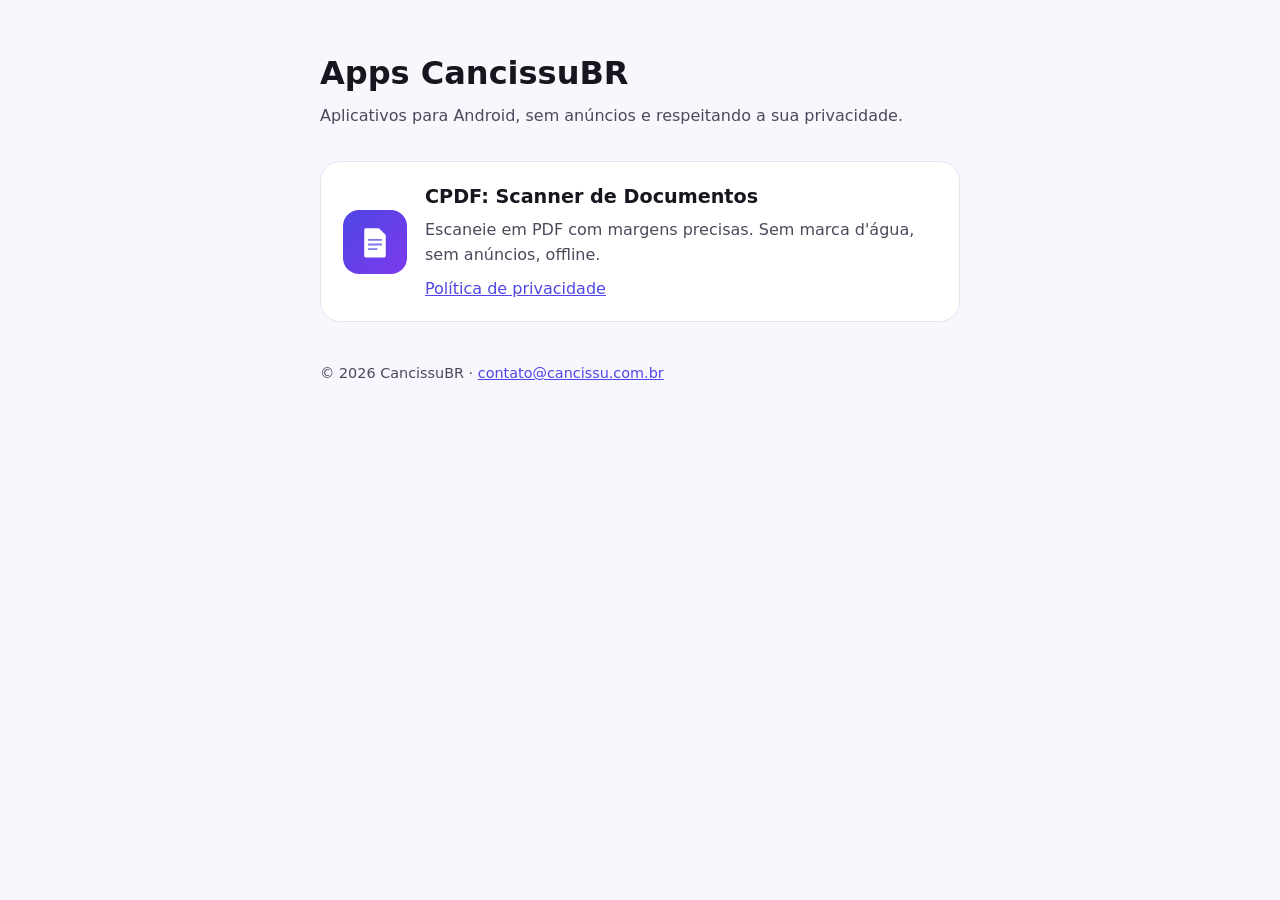
==== index.html @ 621bab2c "Página dos apps e política de privacidade do CPDF Co-Authored-By: Claude Opus 5.5 <noreply@anthropic" ====
<!doctype html>
<html lang="pt-BR">
<head>
<meta charset="utf-8">
<meta name="viewport" content="width=device-width, initial-scale=1">
<title>Apps CancissuBR</title>
<style>
  :root { --bg:#f7f7fd; --fg:#16161f; --muted:#4a4a5c; --accent:#4f46e5; --card:#ffffff; --line:#e4e3f0; }
  @media (prefers-color-scheme: dark) { :root { --bg:#101018; --fg:#e6e5f2; --muted:#c6c5d6; --accent:#b4b1ff; --card:#1b1b25; --line:#2e2e3d; } }
  * { box-sizing: border-box }
  body { margin:0; background:var(--bg); color:var(--fg); font:16px/1.6 system-ui,-apple-system,"Segoe UI",Roboto,sans-serif; padding: 48px 16px; }
  main { max-width: 640px; margin: 0 auto; }
  h1 { font-size: 2rem; margin: 0 0 4px; }
  .muted { color: var(--muted); margin: 0 0 32px; }
  .app { background: var(--card); border: 1px solid var(--line); border-radius: 20px; padding: 20px 22px; display: flex; gap: 18px; align-items: center; }
  .icon { width: 64px; height: 64px; border-radius: 16px; background: linear-gradient(135deg,#4f46e5,#7c3aed); flex: none; display: grid; place-items: center; }
  h2 { margin: 0 0 4px; font-size: 1.2rem; }
  .app p { margin: 0 0 8px; color: var(--muted); }
  a { color: var(--accent); }
  footer { margin-top: 40px; color: var(--muted); font-size: .9rem; }
</style>
</head>
<body>
<main>
  <h1>Apps CancissuBR</h1>
  <p class="muted">Aplicativos para Android, sem anúncios e respeitando a sua privacidade.</p>
  <div class="app">
    <div class="icon" aria-hidden="true">
      <svg width="40" height="40" viewBox="28 28 52 52" fill="none"><path fill="#fff" d="M42,36h17l9,9v27a2,2 0,0 1,-2 2h-24a2,2 0,0 1,-2 -2v-34a2,2 0,0 1,2 -2z"/><path fill="#7c79e8" d="M45,50h18v2.4h-18z M45,56h18v2.4h-18z M45,62h12v2.4h-12z"/></svg>
    </div>
    <div>
      <h2>CPDF: Scanner de Documentos</h2>
      <p>Escaneie em PDF com margens precisas. Sem marca d'água, sem anúncios, offline.</p>
      <a href="cpdf/privacidade/">Política de privacidade</a>
    </div>
  </div>
  <footer>© 2026 CancissuBR · <a href="mailto:contato@cancissu.com.br">contato@cancissu.com.br</a></footer>
</main>
</body>
</html>
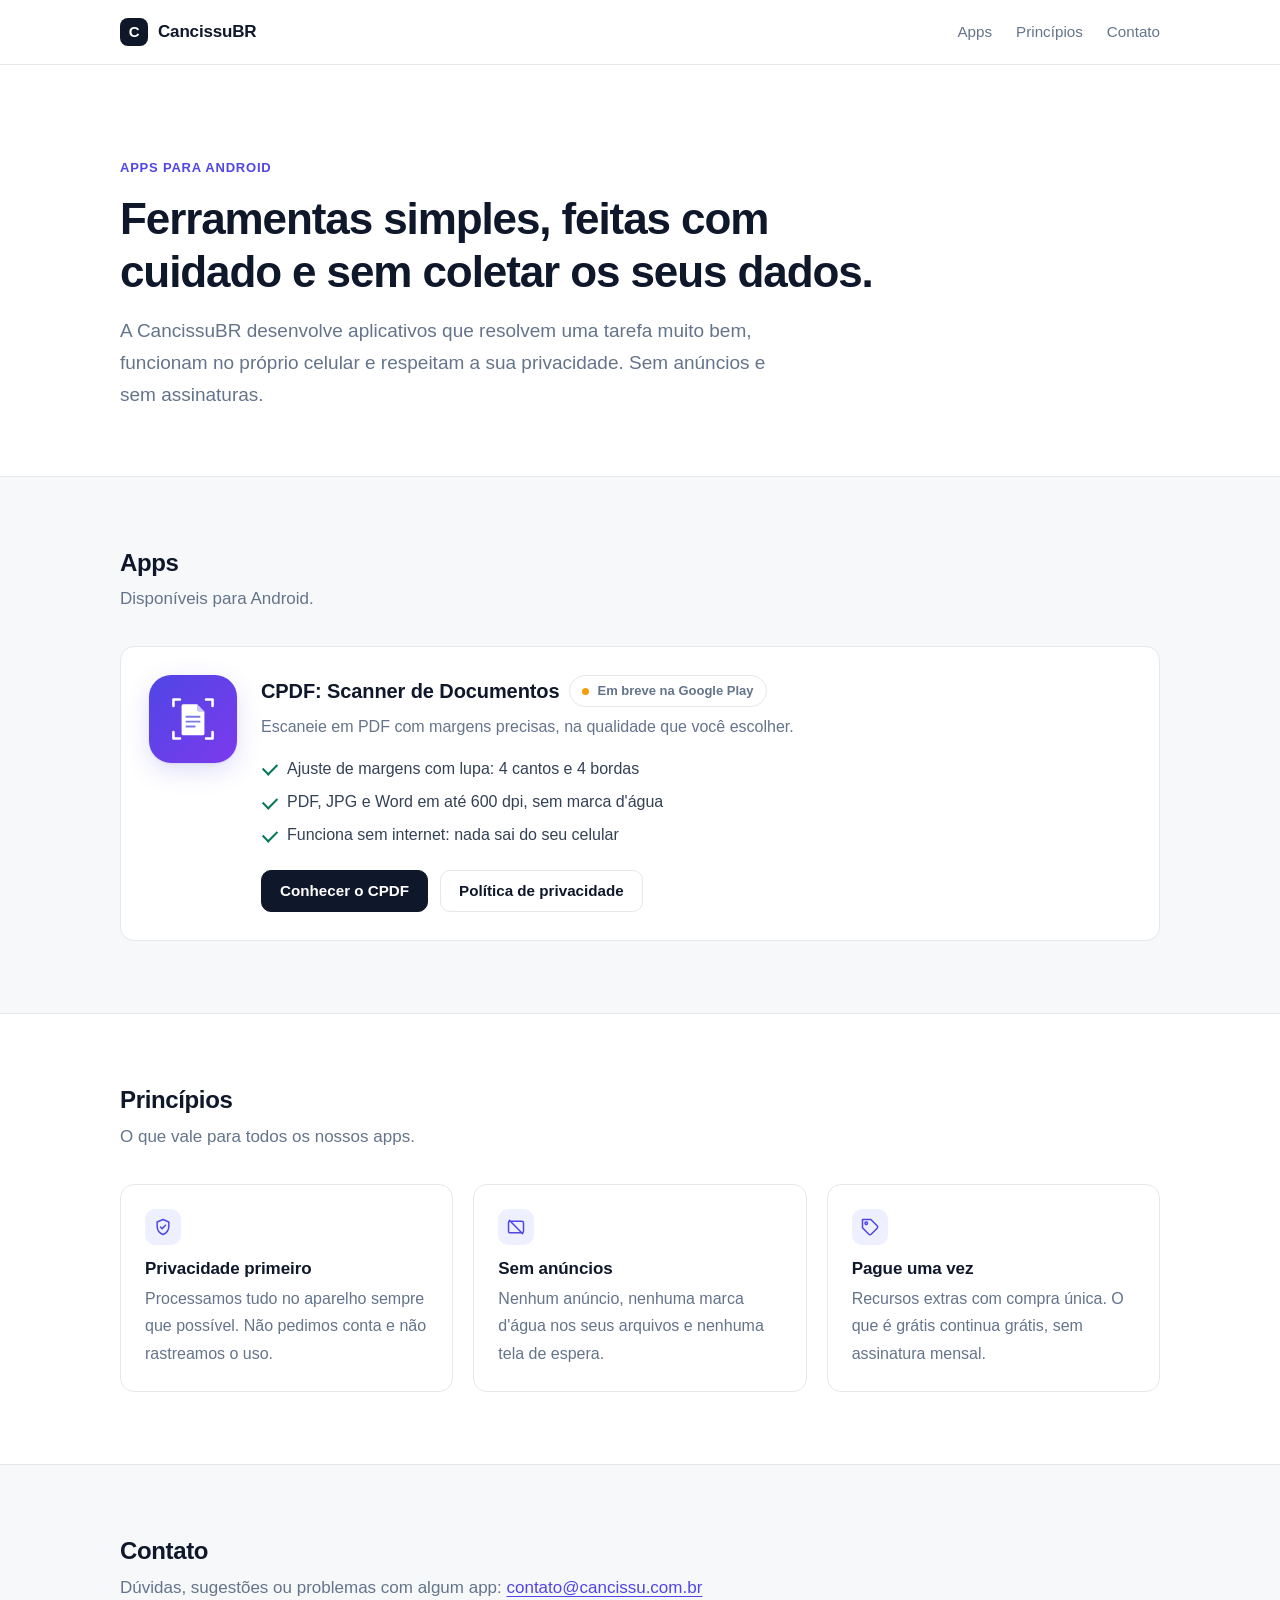
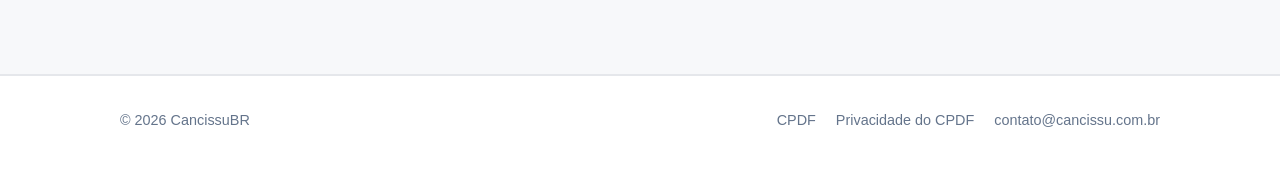
==== commit b2107c95: "Visual profissional: estilo compartilhado, página do CPDF e política em formato de documento Co-Auth" ====
--- a/index.html
+++ b/index.html
@@ -2,39 +2,107 @@
 <html lang="pt-BR">
 <head>
 <meta charset="utf-8">
-<meta name="viewport" content="width=device-width, initial-scale=1">
-<title>Apps CancissuBR</title>
-<style>
-  :root { --bg:#f7f7fd; --fg:#16161f; --muted:#4a4a5c; --accent:#4f46e5; --card:#ffffff; --line:#e4e3f0; }
-  @media (prefers-color-scheme: dark) { :root { --bg:#101018; --fg:#e6e5f2; --muted:#c6c5d6; --accent:#b4b1ff; --card:#1b1b25; --line:#2e2e3d; } }
-  * { box-sizing: border-box }
-  body { margin:0; background:var(--bg); color:var(--fg); font:16px/1.6 system-ui,-apple-system,"Segoe UI",Roboto,sans-serif; padding: 48px 16px; }
-  main { max-width: 640px; margin: 0 auto; }
-  h1 { font-size: 2rem; margin: 0 0 4px; }
-  .muted { color: var(--muted); margin: 0 0 32px; }
-  .app { background: var(--card); border: 1px solid var(--line); border-radius: 20px; padding: 20px 22px; display: flex; gap: 18px; align-items: center; }
-  .icon { width: 64px; height: 64px; border-radius: 16px; background: linear-gradient(135deg,#4f46e5,#7c3aed); flex: none; display: grid; place-items: center; }
-  h2 { margin: 0 0 4px; font-size: 1.2rem; }
-  .app p { margin: 0 0 8px; color: var(--muted); }
-  a { color: var(--accent); }
-  footer { margin-top: 40px; color: var(--muted); font-size: .9rem; }
-</style>
+<meta name="viewport" content="width=device-width, initial-scale=1, viewport-fit=cover">
+<title>CancissuBR · Apps para Android</title>
+<meta name="description" content="Apps para Android feitos pela CancissuBR: sem anúncios, sem coleta de dados e com pagamento único.">
+<link rel="canonical" href="https://apps.cancissu.com.br/">
+<link rel="icon" href="/assets/favicon.svg" type="image/svg+xml">
+<link rel="stylesheet" href="/assets/site.css">
 </head>
 <body>
+<header class="site-header">
+  <div class="wrap">
+    <a class="brand" href="/"><span class="brand-mark">C</span>CancissuBR</a>
+    <nav class="nav" aria-label="Principal">
+      <a href="/#apps">Apps</a>
+      <a href="/#principios">Princípios</a>
+      <a href="/#contato">Contato</a>
+    </nav>
+  </div>
+</header>
+
 <main>
-  <h1>Apps CancissuBR</h1>
-  <p class="muted">Aplicativos para Android, sem anúncios e respeitando a sua privacidade.</p>
-  <div class="app">
-    <div class="icon" aria-hidden="true">
-      <svg width="40" height="40" viewBox="28 28 52 52" fill="none"><path fill="#fff" d="M42,36h17l9,9v27a2,2 0,0 1,-2 2h-24a2,2 0,0 1,-2 -2v-34a2,2 0,0 1,2 -2z"/><path fill="#7c79e8" d="M45,50h18v2.4h-18z M45,56h18v2.4h-18z M45,62h12v2.4h-12z"/></svg>
+  <section class="hero">
+    <div class="wrap">
+      <span class="eyebrow">Apps para Android</span>
+      <h1>Ferramentas simples, feitas com cuidado e sem coletar os seus dados.</h1>
+      <p class="lead">A CancissuBR desenvolve aplicativos que resolvem uma tarefa muito bem, funcionam no próprio celular e respeitam a sua privacidade. Sem anúncios e sem assinaturas.</p>
     </div>
-    <div>
-      <h2>CPDF: Scanner de Documentos</h2>
-      <p>Escaneie em PDF com margens precisas. Sem marca d'água, sem anúncios, offline.</p>
-      <a href="cpdf/privacidade/">Política de privacidade</a>
+  </section>
+
+  <section class="section section-soft" id="apps">
+    <div class="wrap">
+      <div class="section-head">
+        <h2>Apps</h2>
+        <p>Disponíveis para Android.</p>
+      </div>
+      <article class="card app-card">
+        <img class="app-icon" src="/assets/cpdf-icon.svg" alt="Ícone do CPDF" width="88" height="88">
+        <div>
+          <div style="display:flex;flex-wrap:wrap;gap:10px;align-items:center">
+            <h3 style="font-size:1.25rem">CPDF: Scanner de Documentos</h3>
+            <span class="pill"><span class="dot"></span>Em breve na Google Play</span>
+          </div>
+          <p style="margin-top:6px">Escaneie em PDF com margens precisas, na qualidade que você escolher.</p>
+          <ul>
+            <li>Ajuste de margens com lupa: 4 cantos e 4 bordas</li>
+            <li>PDF, JPG e Word em até 600 dpi, sem marca d'água</li>
+            <li>Funciona sem internet: nada sai do seu celular</li>
+          </ul>
+          <div class="actions">
+            <a class="btn btn-primary" href="/cpdf/">Conhecer o CPDF</a>
+            <a class="btn" href="/cpdf/privacidade/">Política de privacidade</a>
+          </div>
+        </div>
+      </article>
     </div>
+  </section>
+
+  <section class="section" id="principios">
+    <div class="wrap">
+      <div class="section-head">
+        <h2>Princípios</h2>
+        <p>O que vale para todos os nossos apps.</p>
+      </div>
+      <div class="grid grid-3">
+        <div class="card">
+          <div class="icon-line" aria-hidden="true"><svg viewBox="0 0 24 24" fill="none" stroke="currentColor" stroke-width="1.8" stroke-linecap="round" stroke-linejoin="round"><path d="M12 3l7 3v5c0 4.5-3 8.3-7 10-4-1.7-7-5.5-7-10V6z"/><path d="M9 12l2 2 4-4"/></svg></div>
+          <h3>Privacidade primeiro</h3>
+          <p>Processamos tudo no aparelho sempre que possível. Não pedimos conta e não rastreamos o uso.</p>
+        </div>
+        <div class="card">
+          <div class="icon-line" aria-hidden="true"><svg viewBox="0 0 24 24" fill="none" stroke="currentColor" stroke-width="1.8" stroke-linecap="round" stroke-linejoin="round"><rect x="3" y="5" width="18" height="14" rx="2"/><path d="M4 4l16 16"/></svg></div>
+          <h3>Sem anúncios</h3>
+          <p>Nenhum anúncio, nenhuma marca d'água nos seus arquivos e nenhuma tela de espera.</p>
+        </div>
+        <div class="card">
+          <div class="icon-line" aria-hidden="true"><svg viewBox="0 0 24 24" fill="none" stroke="currentColor" stroke-width="1.8" stroke-linecap="round" stroke-linejoin="round"><path d="M20.6 13.4l-7.2 7.2a2 2 0 0 1-2.8 0L3 13V3h10l7.6 7.6a2 2 0 0 1 0 2.8z"/><circle cx="7.5" cy="7.5" r="1.5"/></svg></div>
+          <h3>Pague uma vez</h3>
+          <p>Recursos extras com compra única. O que é grátis continua grátis, sem assinatura mensal.</p>
+        </div>
+      </div>
+    </div>
+  </section>
+
+  <section class="section section-soft" id="contato">
+    <div class="wrap">
+      <div class="section-head" style="margin-bottom:0">
+        <h2>Contato</h2>
+        <p>Dúvidas, sugestões ou problemas com algum app: <a href="mailto:contato@cancissu.com.br">contato@cancissu.com.br</a></p>
+      </div>
+    </div>
+  </section>
+</main>
+
+<footer class="site-footer">
+  <div class="wrap">
+    <span>© 2026 CancissuBR</span>
+    <nav aria-label="Rodapé">
+      <a href="/cpdf/">CPDF</a>
+      <a href="/cpdf/privacidade/">Privacidade do CPDF</a>
+      <a href="mailto:contato@cancissu.com.br">contato@cancissu.com.br</a>
+    </nav>
   </div>
-  <footer>© 2026 CancissuBR · <a href="mailto:contato@cancissu.com.br">contato@cancissu.com.br</a></footer>
-</main>
+</footer>
 </body>
 </html>
--- a/assets/site.css
+++ b/assets/site.css
@@ -0,0 +1,126 @@
+/* CancissuBR: estilo compartilhado das páginas dos apps.
+   Sóbrio: neutros + índigo do CPDF só como destaque. Fontes do sistema (nada carregado de terceiros). */
+:root {
+  --bg: #ffffff; --soft: #f7f8fa; --card: #ffffff;
+  --ink: #0f172a; --text: #334155; --muted: #64748b; --line: #e5e7eb;
+  --accent: #4f46e5; --accent-ink: #3730a3; --accent-soft: #eef0ff;
+  --good: #047857; --radius: 14px;
+  --font: -apple-system, BlinkMacSystemFont, "Segoe UI Variable Text", "Segoe UI", Roboto, "Helvetica Neue", Arial, sans-serif;
+  color-scheme: light;
+}
+@media (prefers-color-scheme: dark) {
+  :root {
+    --bg: #0b0d12; --soft: #11141b; --card: #141821;
+    --ink: #f1f5f9; --text: #cbd5e1; --muted: #94a3b8; --line: #232836;
+    --accent: #a5b4fc; --accent-ink: #c7d2fe; --accent-soft: #1b1f33; --good: #6ee7b7;
+    color-scheme: dark;
+  }
+}
+* { box-sizing: border-box; }
+html { -webkit-text-size-adjust: 100%; scroll-behavior: smooth; }
+@media (prefers-reduced-motion: reduce) { html { scroll-behavior: auto; } }
+body { margin: 0; background: var(--bg); color: var(--text); font: 400 1.0625rem/1.7 var(--font); }
+a { color: var(--accent); text-underline-offset: 3px; }
+a:hover { color: var(--accent-ink); }
+:focus-visible { outline: 2px solid var(--accent); outline-offset: 3px; border-radius: 6px; }
+h1, h2, h3 { color: var(--ink); line-height: 1.2; letter-spacing: -0.015em; text-wrap: balance; margin: 0; }
+h1 { font-size: clamp(2rem, 4.5vw, 2.75rem); font-weight: 650; letter-spacing: -0.025em; }
+h2 { font-size: 1.5rem; font-weight: 650; }
+h3 { font-size: 1.0625rem; font-weight: 600; letter-spacing: -0.005em; }
+p { margin: 0; }
+.wrap { max-width: 1080px; margin: 0 auto; padding-left: max(20px, env(safe-area-inset-left)); padding-right: max(20px, env(safe-area-inset-right)); }
+
+/* Cabeçalho */
+.site-header { border-bottom: 1px solid var(--line); background: color-mix(in srgb, var(--bg) 88%, transparent);
+  backdrop-filter: saturate(1.4) blur(10px); position: sticky; top: 0; z-index: 10; }
+.site-header .wrap { display: flex; align-items: center; justify-content: space-between; height: 64px; }
+.brand { display: inline-flex; align-items: center; gap: 10px; color: var(--ink); text-decoration: none; font-weight: 650; letter-spacing: -0.01em; }
+.brand-mark { width: 28px; height: 28px; border-radius: 8px; background: var(--ink); color: var(--bg); display: grid; place-items: center; font-size: 15px; font-weight: 700; }
+.nav { display: flex; gap: 24px; font-size: .95rem; }
+.nav a { color: var(--muted); text-decoration: none; }
+.nav a:hover, .nav a[aria-current="page"] { color: var(--ink); }
+
+/* Blocos */
+.eyebrow { display: inline-block; font-size: .8125rem; font-weight: 600; letter-spacing: .06em; text-transform: uppercase; color: var(--accent); margin-bottom: 14px; }
+.lead { font-size: 1.1875rem; color: var(--muted); max-width: 62ch; margin-top: 16px; }
+.section { padding: 72px 0; }
+.section-soft { background: var(--soft); border-top: 1px solid var(--line); border-bottom: 1px solid var(--line); }
+.section-head { margin-bottom: 32px; max-width: 62ch; }
+.section-head p { color: var(--muted); margin-top: 8px; }
+.hero { padding: 88px 0 64px; }
+.hero-app { display: grid; grid-template-columns: 112px 1fr; gap: 28px; align-items: center; }
+.hero-app .app-icon { width: 112px; height: 112px; border-radius: 28px; }
+
+.grid { display: grid; gap: 20px; }
+.grid-3 { grid-template-columns: repeat(auto-fit, minmax(240px, 1fr)); }
+.grid-2 { grid-template-columns: repeat(auto-fit, minmax(300px, 1fr)); }
+.card { background: var(--card); border: 1px solid var(--line); border-radius: var(--radius); padding: 24px; }
+.card p { color: var(--muted); margin-top: 6px; font-size: 1rem; }
+.icon-line { width: 36px; height: 36px; border-radius: 10px; background: var(--accent-soft); color: var(--accent); display: grid; place-items: center; margin-bottom: 14px; }
+.icon-line svg { width: 20px; height: 20px; }
+
+.app-card { display: grid; grid-template-columns: 88px 1fr; gap: 24px; align-items: start; padding: 28px; }
+.app-icon { width: 88px; height: 88px; border-radius: 22px; box-shadow: 0 1px 2px rgba(15,23,42,.08), 0 8px 24px rgba(79,70,229,.18); }
+.app-card p { color: var(--muted); }
+.app-card ul, .checks { list-style: none; padding: 0; margin: 14px 0 0; display: grid; gap: 6px; }
+.app-card li, .checks li { position: relative; padding-left: 26px; color: var(--text); font-size: 1rem; }
+.app-card li::before, .checks li::before { content: ""; position: absolute; left: 2px; top: .55em; width: 12px; height: 7px;
+  border-left: 2px solid var(--good); border-bottom: 2px solid var(--good); transform: rotate(-45deg); }
+.actions { display: flex; flex-wrap: wrap; gap: 12px; margin-top: 22px; }
+.btn { display: inline-flex; align-items: center; gap: 8px; height: 42px; padding: 0 18px; border-radius: 10px; font-weight: 600; font-size: .95rem; text-decoration: none; border: 1px solid var(--line); color: var(--ink); background: var(--card); }
+.btn:hover { border-color: var(--muted); color: var(--ink); }
+.btn-primary { background: var(--ink); color: var(--bg); border-color: var(--ink); }
+.btn-primary:hover { color: var(--bg); opacity: .9; }
+.pill { display: inline-flex; align-items: center; gap: 8px; font-size: .8125rem; font-weight: 600; color: var(--muted); border: 1px solid var(--line); border-radius: 999px; padding: 4px 12px; background: var(--card); }
+.pill .dot { width: 7px; height: 7px; border-radius: 50%; background: #f59e0b; }
+
+/* Tabela */
+.table-wrap { overflow-x: auto; border: 1px solid var(--line); border-radius: var(--radius); background: var(--card); }
+table { width: 100%; border-collapse: collapse; font-size: 1rem; }
+th, td { text-align: left; padding: 14px 18px; border-bottom: 1px solid var(--line); vertical-align: top; }
+th { font-size: .8125rem; text-transform: uppercase; letter-spacing: .05em; color: var(--muted); font-weight: 600; background: var(--soft); }
+tr:last-child td { border-bottom: 0; }
+td.plan { white-space: nowrap; font-weight: 600; color: var(--ink); }
+td.plan.pro { color: var(--accent); }
+
+/* Documento (política) */
+.doc { display: grid; grid-template-columns: 220px minmax(0, 1fr); gap: 56px; padding: 56px 0 80px; }
+.toc { position: sticky; top: 96px; align-self: start; font-size: .9rem; }
+.toc p { font-size: .75rem; text-transform: uppercase; letter-spacing: .06em; color: var(--muted); font-weight: 600; margin-bottom: 10px; }
+.toc ol { list-style: none; padding: 0; margin: 0; display: grid; gap: 2px; counter-reset: t; }
+.toc li { counter-increment: t; }
+.toc a { color: var(--muted); text-decoration: none; display: block; padding: 3px 0; }
+.toc a::before { content: counter(t) ". "; font-variant-numeric: tabular-nums; opacity: .6; }
+.toc a:hover { color: var(--ink); }
+.prose { max-width: 68ch; counter-reset: s; }
+.prose .meta { color: var(--muted); font-size: .95rem; margin-top: 10px; }
+.summary { margin: 32px 0 8px; padding: 22px 24px; border-radius: var(--radius); background: var(--accent-soft); border: 1px solid color-mix(in srgb, var(--accent) 22%, transparent); }
+.summary h2 { font-size: 1.0625rem; margin-bottom: 4px; }
+.summary .checks li { color: var(--ink); }
+.prose section { counter-increment: s; scroll-margin-top: 88px; padding-top: 36px; }
+.prose section h2 { font-size: 1.25rem; display: flex; gap: 12px; align-items: baseline; }
+.prose section h2::before { content: counter(s); font-size: .9rem; font-weight: 600; color: var(--accent); font-variant-numeric: tabular-nums; min-width: 1.4em; }
+.prose section p, .prose section ul { margin-top: 10px; }
+.prose ul { padding-left: 1.2em; }
+.prose li + li { margin-top: 4px; }
+.contact-box { margin-top: 40px; padding: 20px 24px; border: 1px solid var(--line); border-radius: var(--radius); background: var(--soft); }
+
+/* Rodapé */
+.site-footer { border-top: 1px solid var(--line); padding: 32px 0 40px; font-size: .9rem; color: var(--muted); }
+.site-footer .wrap { display: flex; flex-wrap: wrap; gap: 12px 32px; justify-content: space-between; }
+.site-footer nav { display: flex; gap: 20px; flex-wrap: wrap; }
+.site-footer a { color: var(--muted); text-decoration: none; }
+.site-footer a:hover { color: var(--ink); }
+
+@media (max-width: 760px) {
+  .nav { gap: 16px; }
+  .hero { padding: 52px 0 36px; }
+  .section { padding: 52px 0; }
+  .app-card, .hero-app { grid-template-columns: 1fr; }
+  .doc { grid-template-columns: 1fr; gap: 0; padding-top: 36px; }
+  .toc { position: static; margin-bottom: 8px; padding: 16px 18px; border: 1px solid var(--line); border-radius: var(--radius); }
+}
+@media print {
+  .site-header, .toc, .site-footer nav { display: none; }
+  body { font-size: 11pt; } .doc { display: block; padding: 0; } a { color: inherit; }
+}
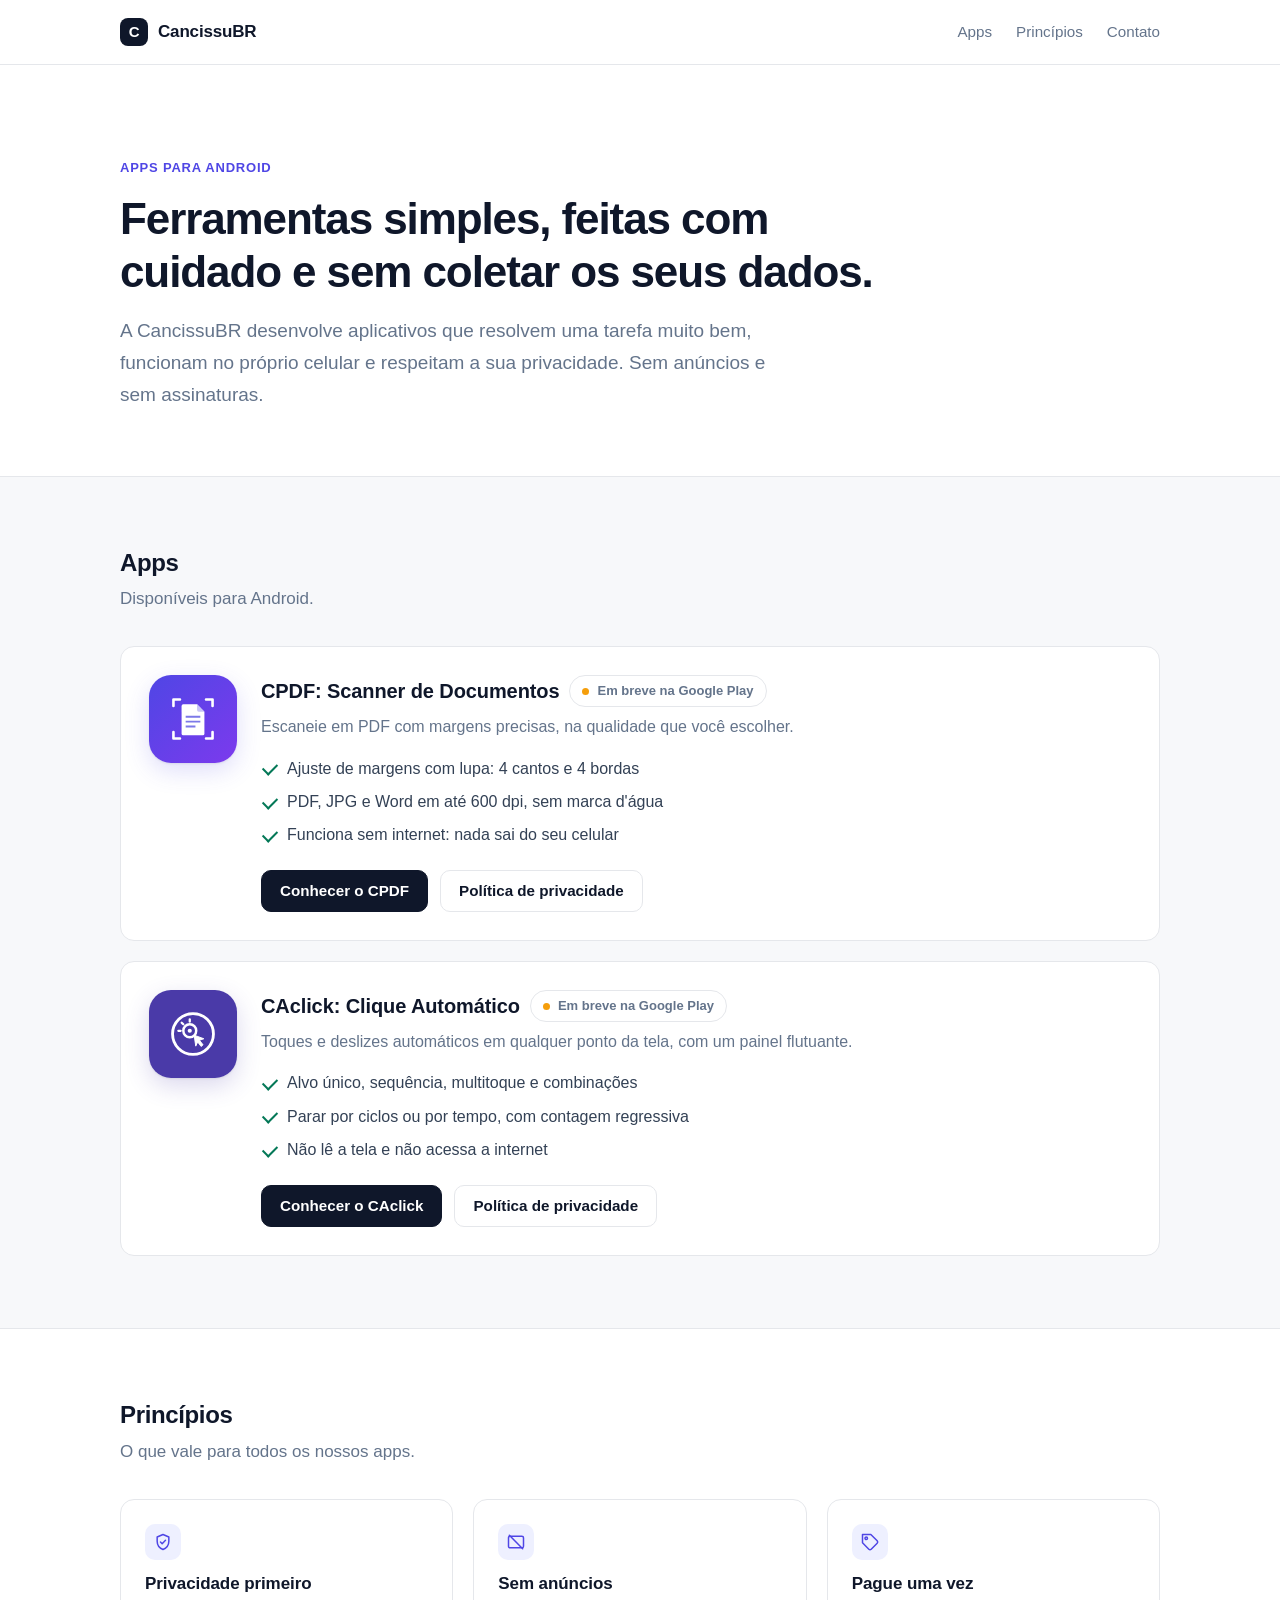
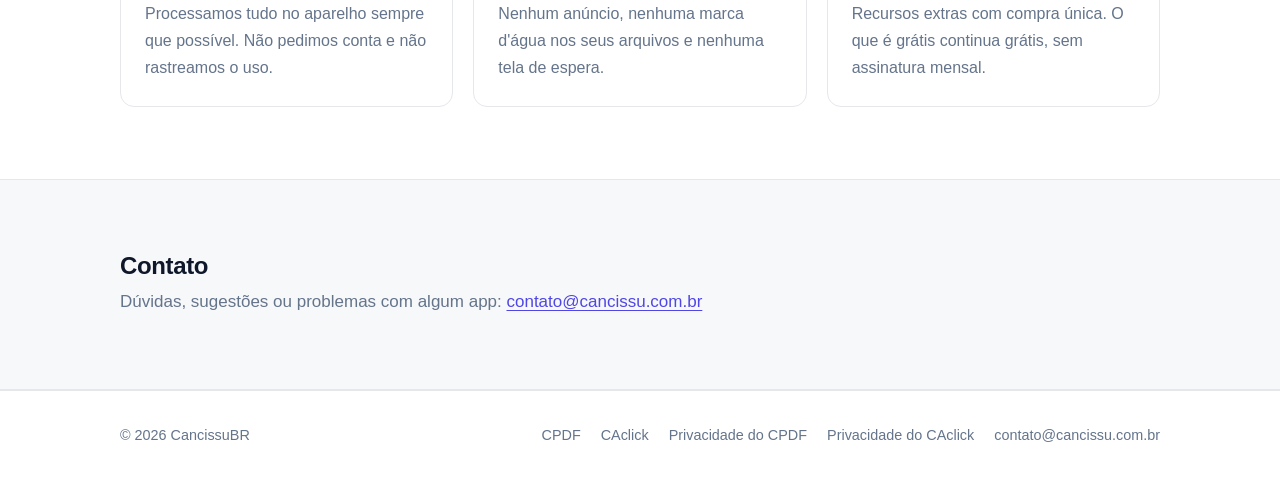
==== commit 36b28c5c: "CAclick: página do app, política de privacidade e cartão na página inicial Co-Authored-By: Claude Op" ====
--- a/index.html
+++ b/index.html
@@ -55,6 +55,25 @@
           </div>
         </div>
       </article>
+      <article class="card app-card" style="margin-top:20px">
+        <img class="app-icon" src="/assets/caclick-icon.svg" alt="Ícone do CAclick" width="88" height="88" style="box-shadow:0 1px 2px rgba(15,23,42,.08),0 8px 24px rgba(74,58,168,.2)">
+        <div>
+          <div style="display:flex;flex-wrap:wrap;gap:10px;align-items:center">
+            <h3 style="font-size:1.25rem">CAclick: Clique Automático</h3>
+            <span class="pill"><span class="dot"></span>Em breve na Google Play</span>
+          </div>
+          <p style="margin-top:6px">Toques e deslizes automáticos em qualquer ponto da tela, com um painel flutuante.</p>
+          <ul>
+            <li>Alvo único, sequência, multitoque e combinações</li>
+            <li>Parar por ciclos ou por tempo, com contagem regressiva</li>
+            <li>Não lê a tela e não acessa a internet</li>
+          </ul>
+          <div class="actions">
+            <a class="btn btn-primary" href="/caclick/">Conhecer o CAclick</a>
+            <a class="btn" href="/caclick/privacidade/">Política de privacidade</a>
+          </div>
+        </div>
+      </article>
     </div>
   </section>
 
@@ -99,7 +118,9 @@
     <span>© 2026 CancissuBR</span>
     <nav aria-label="Rodapé">
       <a href="/cpdf/">CPDF</a>
+      <a href="/caclick/">CAclick</a>
       <a href="/cpdf/privacidade/">Privacidade do CPDF</a>
+      <a href="/caclick/privacidade/">Privacidade do CAclick</a>
       <a href="mailto:contato@cancissu.com.br">contato@cancissu.com.br</a>
     </nav>
   </div>
